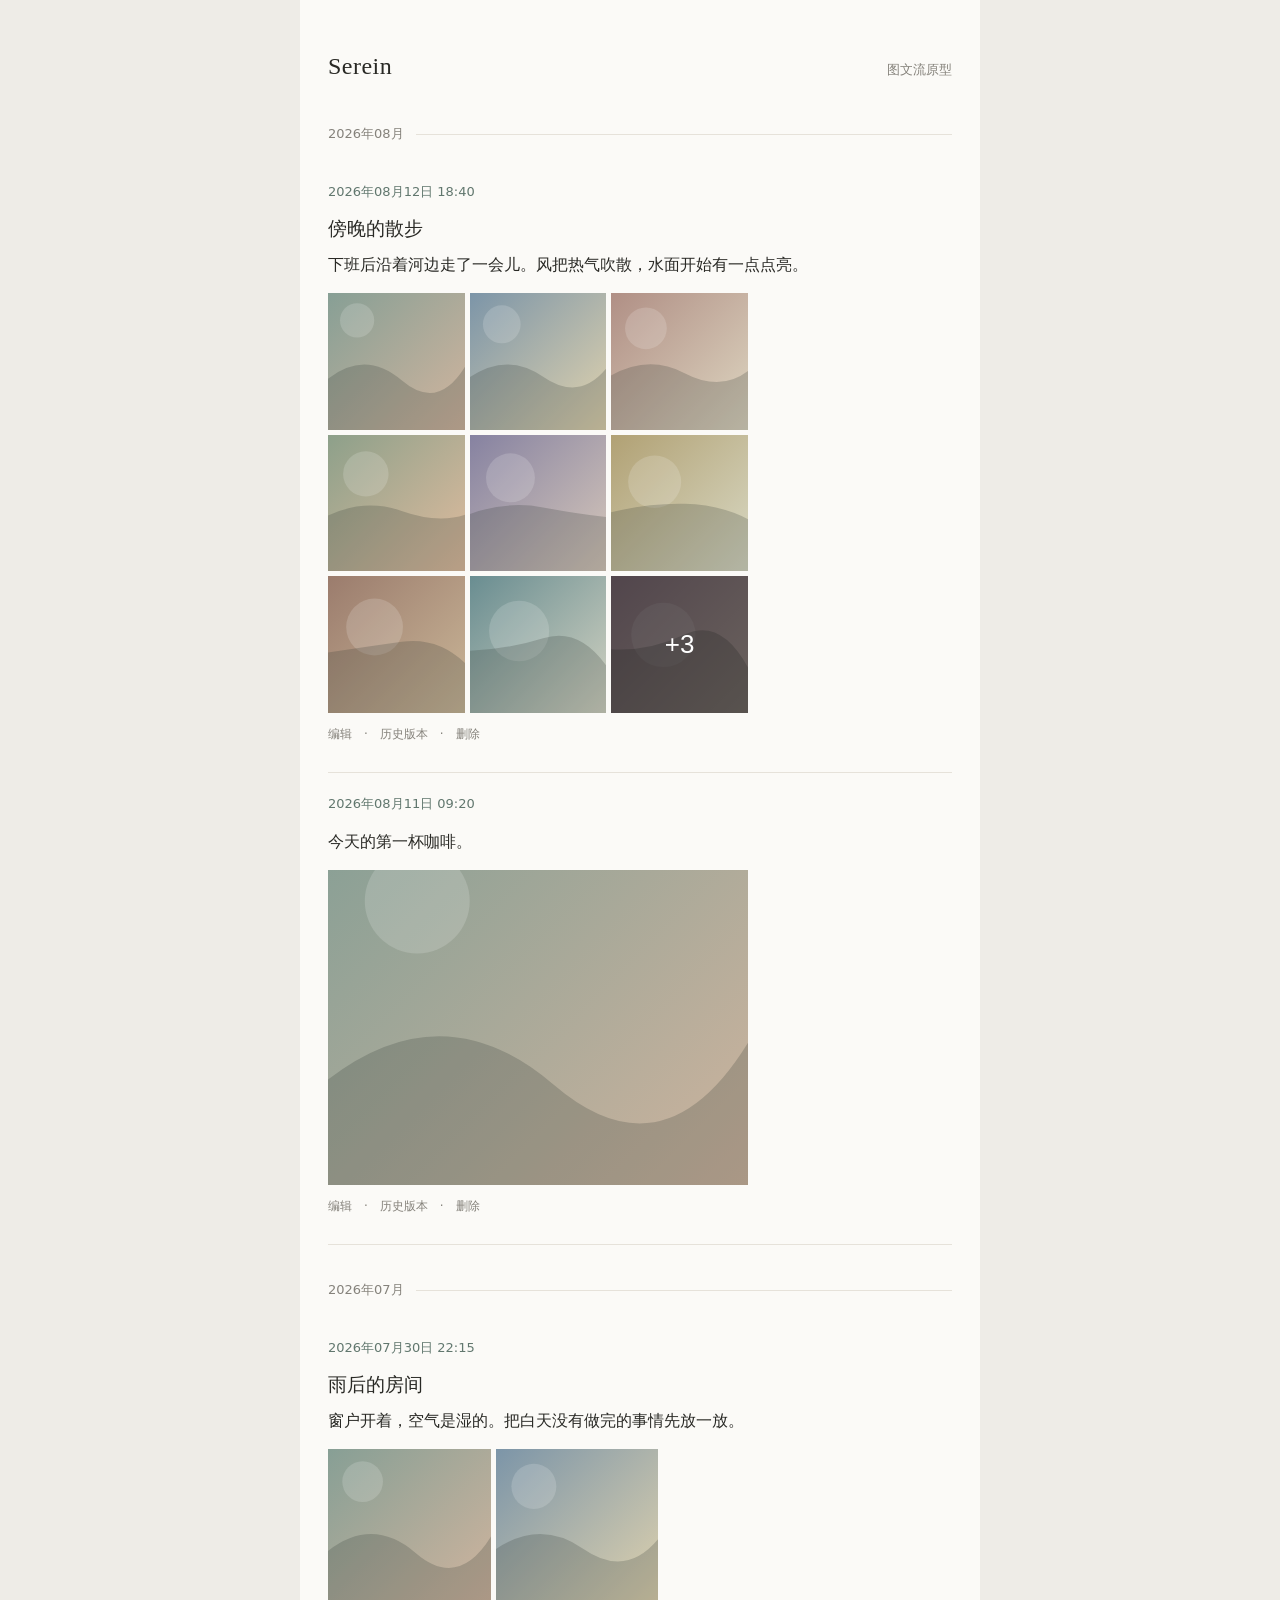
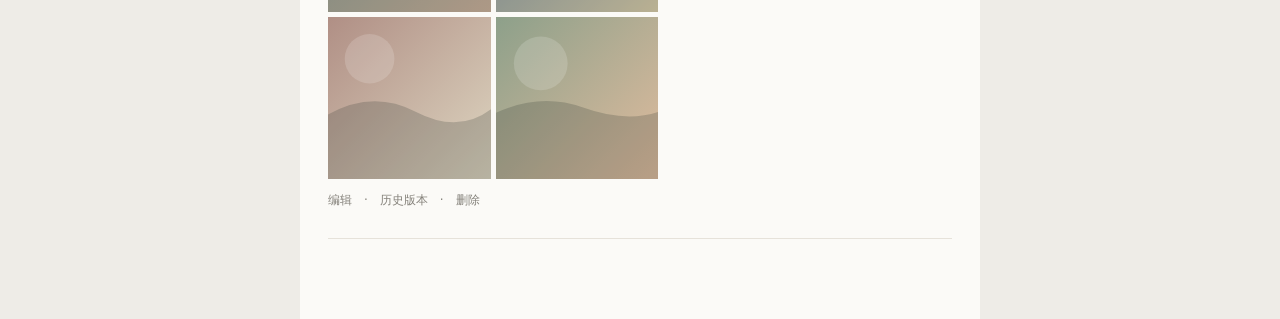
==== frontend/prototypes/moments.html @ 7f089771 "Scaffold: 建立图文日记 v2 改版方案" ====
<!doctype html>
<html lang="zh-CN">
<meta charset="utf-8">
<meta name="viewport" content="width=device-width, initial-scale=1">
<title>Serein · 图文流原型</title>
<style>
  :root { color-scheme: light; --paper:#fbfaf7; --ink:#292925; --muted:#85827b; --line:#e6e2da; --accent:#61776e; --gap:5px; }
  * { box-sizing:border-box; } body { margin:0; color:var(--ink); background:#eeece7; font:16px/1.7 ui-sans-serif,system-ui,"PingFang SC","Microsoft YaHei",sans-serif; }
  main { width:min(100%, 680px); min-height:100vh; margin:auto; padding:52px 28px 80px; background:var(--paper); }
  header { display:flex; justify-content:space-between; align-items:baseline; margin-bottom:42px; } h1 { margin:0; font:500 24px/1.2 ui-serif,Georgia,"Songti SC",serif; letter-spacing:.02em; } header span { color:var(--muted); font-size:13px; }
  .month { display:flex; align-items:center; gap:12px; margin:34px 0 16px; color:var(--muted); font-size:13px; } .month::after { content:""; height:1px; flex:1; background:var(--line); }
  article { padding:20px 0 28px; border-bottom:1px solid var(--line); } time { display:block; margin-bottom:12px; color:var(--accent); font-size:13px; font-variant-numeric:tabular-nums; } h2 { margin:0 0 8px; font:500 19px/1.45 ui-serif,Georgia,"Songti SC",serif; } p { margin:0; white-space:pre-line; } .photos { display:grid; grid-template-columns:repeat(3, 1fr); gap:var(--gap); width:min(100%, 420px); margin-top:15px; } .photos[data-count="1"] { grid-template-columns:minmax(0, 1fr); width:min(100%, 420px); } .photos[data-count="2"], .photos[data-count="3"], .photos[data-count="4"] { grid-template-columns:repeat(2, 1fr); width:min(100%, 330px); }
  .photo { position:relative; aspect-ratio:1; overflow:hidden; border:0; padding:0; background:#d5d1c9; cursor:zoom-in; } .photos[data-count="1"] .photo { aspect-ratio:4/3; } .photo img { width:100%; height:100%; display:block; object-fit:cover; transition:transform .25s ease; } .photo:hover img { transform:scale(1.035); } .more::after { content:attr(data-more); position:absolute; inset:0; display:grid; place-items:center; color:#fff; background:rgb(0 0 0 / .5); font-size:26px; font-weight:400; }
  .actions { margin-top:11px; color:var(--muted); font-size:12px; } dialog { width:min(100vw, 900px); max-width:none; height:100dvh; max-height:none; margin:0 auto; border:0; padding:0; color:white; background:rgb(0 0 0 / .94); } dialog::backdrop { background:rgb(0 0 0 / .64); backdrop-filter:blur(3px); } .viewer { display:grid; grid-template-rows:auto 1fr auto; height:100%; } .viewer-top,.viewer-bottom { display:flex; justify-content:space-between; align-items:center; padding:18px 22px; font-size:13px; color:#d4d4d2; } .viewer button { border:0; padding:8px; color:inherit; background:transparent; cursor:pointer; font:inherit; } .viewer-stage { display:grid; grid-template-columns:54px minmax(0,1fr) 54px; align-items:center; } .viewer-stage img { max-width:100%; max-height:calc(100dvh - 128px); justify-self:center; object-fit:contain; } .viewer-nav { font-size:28px !important; } .viewer-nav:disabled { opacity:.25; cursor:default; }
  @media (max-width:520px) { main { padding:34px 18px 60px; } .photos { width:100%; } .photos[data-count="2"], .photos[data-count="3"], .photos[data-count="4"] { width:min(100%,330px); } }
</style>
<main>
  <header><h1>Serein</h1><span>图文流原型</span></header>
  <section id="feed" aria-label="图文日记"></section>
</main>
<dialog id="viewer" aria-label="图片查看器"><div class="viewer"><div class="viewer-top"><span id="position"></span><button id="close" aria-label="关闭">关闭 ×</button></div><div class="viewer-stage"><button class="viewer-nav" id="previous" aria-label="上一张">‹</button><img id="large" alt=""><button class="viewer-nav" id="next" aria-label="下一张">›</button></div><div class="viewer-bottom"><span id="caption"></span><span>← → 切换 · Esc 关闭</span></div></div></dialog>
<script>
  const colors=[['#879f95','#d2b59e'],['#7c95a8','#e1d3ae'],['#b08f85','#ded6c1'],['#8da08a','#e0bc9e'],['#8682a1','#d7c8ba'],['#b1a174','#d9d9c4'],['#9b7c6d','#cbb798'],['#698d91','#d3d3c2'],['#a48c99','#d8c7be'],['#8d9b70','#d4c095'],['#8c7c71','#d4cfc3'],['#748a9b','#ddc5aa']];
  const image=(i)=>{const [a,b]=colors[i%colors.length]; const svg=`<svg xmlns="http://www.w3.org/2000/svg" viewBox="0 0 800 800"><defs><linearGradient id="g" x2="1" y2="1"><stop stop-color="${a}"/><stop offset="1" stop-color="${b}"/></linearGradient></defs><rect width="800" height="800" fill="url(#g)"/><circle cx="${170+i*17%500}" cy="${160+i*23%460}" r="${100+i*11%140}" fill="white" fill-opacity=".16"/><path d="M0 ${500-i*9%180} Q220 ${330+i*14%230} 430 ${510-i*21%200} T800 ${430+i*13%250} V800H0Z" fill="#27322d" fill-opacity=".21"/></svg>`; return `data:image/svg+xml;charset=utf-8,${encodeURIComponent(svg)}`};
  const entries=[{date:'2026年08月12日 18:40',title:'傍晚的散步',text:'下班后沿着河边走了一会儿。风把热气吹散，水面开始有一点点亮。',images:12},{date:'2026年08月11日 09:20',text:'今天的第一杯咖啡。',images:1},{date:'2026年07月30日 22:15',title:'雨后的房间',text:'窗户开着，空气是湿的。把白天没有做完的事情先放一放。',images:4}];
  const feed=document.querySelector('#feed'); let active=[]; let index=0; const dialog=document.querySelector('#viewer'); const large=document.querySelector('#large');
  function month(date){return date.slice(0,8)} function render(){let last=''; for(const entry of entries){const m=month(entry.date); if(m!==last){const h=document.createElement('div');h.className='month';h.textContent=m;feed.append(h);last=m} const article=document.createElement('article');article.innerHTML=`<time>${entry.date}</time>${entry.title?`<h2>${entry.title}</h2>`:''}<p>${entry.text}</p><div class="actions">编辑　·　历史版本　·　删除</div>`;if(entry.images){const grid=document.createElement('div');grid.className='photos';grid.dataset.count=Math.min(entry.images,9);for(let i=0;i<Math.min(entry.images,9);i++){const b=document.createElement('button');b.className='photo'+(i===8&&entry.images>9?' more':'');b.dataset.more=i===8?`+${entry.images-9}`:'';b.innerHTML=`<img src="${image(i)}" alt="第 ${i+1} 张图片">`;b.onclick=()=>open(entry.images,i);grid.append(b)}article.insertBefore(grid,article.querySelector('.actions'))}feed.append(article)}}
  function open(count,start){active=Array.from({length:count},(_,i)=>image(i));index=start;show();dialog.showModal()} function show(){large.src=active[index];large.alt=`第 ${index+1} 张图片`;document.querySelector('#position').textContent=`${index+1} / ${active.length}`;document.querySelector('#caption').textContent=`图片 ${index+1}`;previous.disabled=index===0;next.disabled=index===active.length-1} const previous=document.querySelector('#previous'),next=document.querySelector('#next');previous.onclick=()=>{if(index){index--;show()}};next.onclick=()=>{if(index<active.length-1){index++;show()}};document.querySelector('#close').onclick=()=>dialog.close();dialog.addEventListener('click',e=>{if(e.target===dialog)dialog.close()});document.addEventListener('keydown',e=>{if(!dialog.open)return;if(e.key==='ArrowLeft')previous.click();if(e.key==='ArrowRight')next.click()});render();
</script>
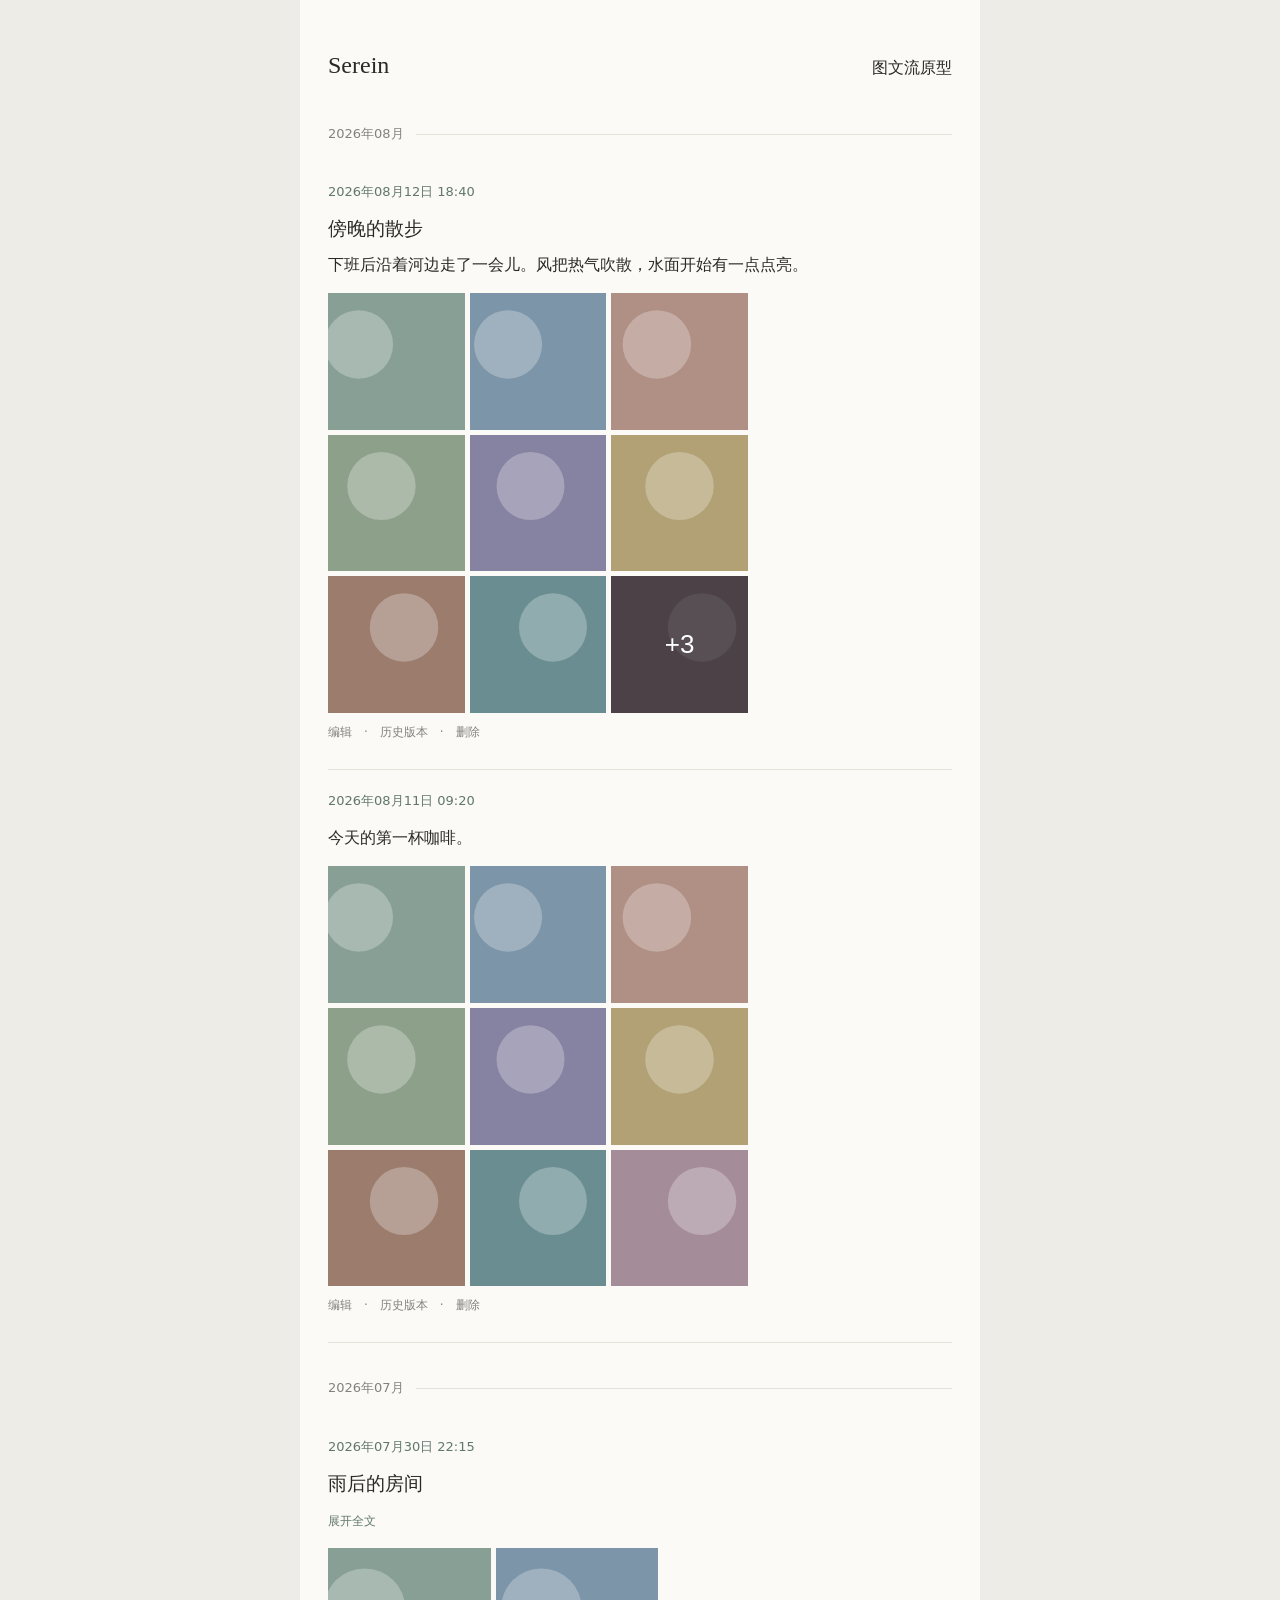
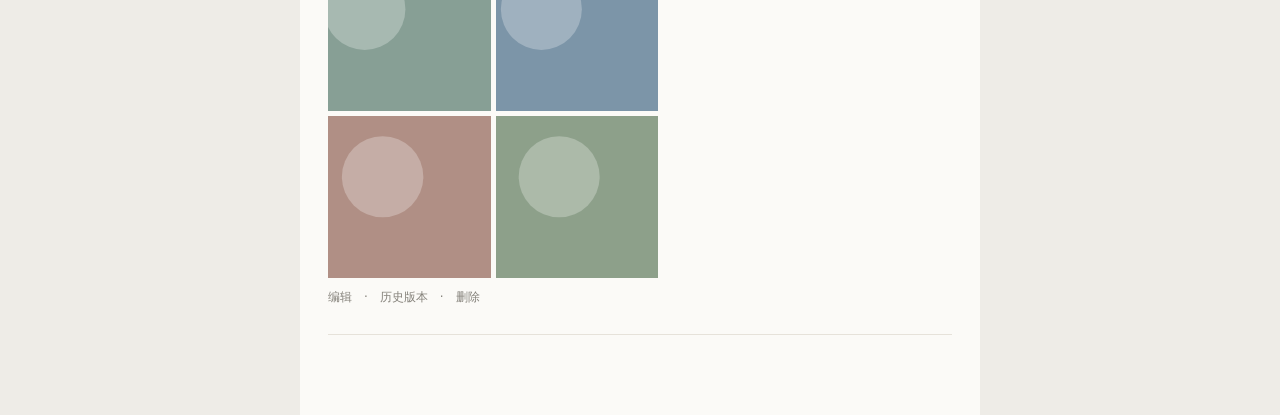
==== commit 97a27130: "Scaffold: 建立图文日记 v2 改版方案" ====
--- a/frontend/prototypes/moments.html
+++ b/frontend/prototypes/moments.html
@@ -1,29 +1,6 @@
-<!doctype html>
-<html lang="zh-CN">
-<meta charset="utf-8">
-<meta name="viewport" content="width=device-width, initial-scale=1">
-<title>Serein · 图文流原型</title>
-<style>
-  :root { color-scheme: light; --paper:#fbfaf7; --ink:#292925; --muted:#85827b; --line:#e6e2da; --accent:#61776e; --gap:5px; }
-  * { box-sizing:border-box; } body { margin:0; color:var(--ink); background:#eeece7; font:16px/1.7 ui-sans-serif,system-ui,"PingFang SC","Microsoft YaHei",sans-serif; }
-  main { width:min(100%, 680px); min-height:100vh; margin:auto; padding:52px 28px 80px; background:var(--paper); }
-  header { display:flex; justify-content:space-between; align-items:baseline; margin-bottom:42px; } h1 { margin:0; font:500 24px/1.2 ui-serif,Georgia,"Songti SC",serif; letter-spacing:.02em; } header span { color:var(--muted); font-size:13px; }
-  .month { display:flex; align-items:center; gap:12px; margin:34px 0 16px; color:var(--muted); font-size:13px; } .month::after { content:""; height:1px; flex:1; background:var(--line); }
-  article { padding:20px 0 28px; border-bottom:1px solid var(--line); } time { display:block; margin-bottom:12px; color:var(--accent); font-size:13px; font-variant-numeric:tabular-nums; } h2 { margin:0 0 8px; font:500 19px/1.45 ui-serif,Georgia,"Songti SC",serif; } p { margin:0; white-space:pre-line; } .photos { display:grid; grid-template-columns:repeat(3, 1fr); gap:var(--gap); width:min(100%, 420px); margin-top:15px; } .photos[data-count="1"] { grid-template-columns:minmax(0, 1fr); width:min(100%, 420px); } .photos[data-count="2"], .photos[data-count="3"], .photos[data-count="4"] { grid-template-columns:repeat(2, 1fr); width:min(100%, 330px); }
-  .photo { position:relative; aspect-ratio:1; overflow:hidden; border:0; padding:0; background:#d5d1c9; cursor:zoom-in; } .photos[data-count="1"] .photo { aspect-ratio:4/3; } .photo img { width:100%; height:100%; display:block; object-fit:cover; transition:transform .25s ease; } .photo:hover img { transform:scale(1.035); } .more::after { content:attr(data-more); position:absolute; inset:0; display:grid; place-items:center; color:#fff; background:rgb(0 0 0 / .5); font-size:26px; font-weight:400; }
-  .actions { margin-top:11px; color:var(--muted); font-size:12px; } dialog { width:min(100vw, 900px); max-width:none; height:100dvh; max-height:none; margin:0 auto; border:0; padding:0; color:white; background:rgb(0 0 0 / .94); } dialog::backdrop { background:rgb(0 0 0 / .64); backdrop-filter:blur(3px); } .viewer { display:grid; grid-template-rows:auto 1fr auto; height:100%; } .viewer-top,.viewer-bottom { display:flex; justify-content:space-between; align-items:center; padding:18px 22px; font-size:13px; color:#d4d4d2; } .viewer button { border:0; padding:8px; color:inherit; background:transparent; cursor:pointer; font:inherit; } .viewer-stage { display:grid; grid-template-columns:54px minmax(0,1fr) 54px; align-items:center; } .viewer-stage img { max-width:100%; max-height:calc(100dvh - 128px); justify-self:center; object-fit:contain; } .viewer-nav { font-size:28px !important; } .viewer-nav:disabled { opacity:.25; cursor:default; }
-  @media (max-width:520px) { main { padding:34px 18px 60px; } .photos { width:100%; } .photos[data-count="2"], .photos[data-count="3"], .photos[data-count="4"] { width:min(100%,330px); } }
-</style>
-<main>
-  <header><h1>Serein</h1><span>图文流原型</span></header>
-  <section id="feed" aria-label="图文日记"></section>
-</main>
-<dialog id="viewer" aria-label="图片查看器"><div class="viewer"><div class="viewer-top"><span id="position"></span><button id="close" aria-label="关闭">关闭 ×</button></div><div class="viewer-stage"><button class="viewer-nav" id="previous" aria-label="上一张">‹</button><img id="large" alt=""><button class="viewer-nav" id="next" aria-label="下一张">›</button></div><div class="viewer-bottom"><span id="caption"></span><span>← → 切换 · Esc 关闭</span></div></div></dialog>
+<!doctype html><html lang="zh-CN"><meta charset="utf-8"><meta name="viewport" content="width=device-width,initial-scale=1"><title>Serein · 图文流原型</title>
+<style>:root{--paper:#fbfaf7;--ink:#292925;--muted:#85827b;--line:#e6e2da;--accent:#61776e;--gap:5px}*{box-sizing:border-box}body{margin:0;color:var(--ink);background:#eeece7;font:16px/1.7 system-ui,"PingFang SC",sans-serif}main{width:min(100%,680px);min-height:100vh;margin:auto;padding:52px 28px 80px;background:var(--paper)}header{display:flex;justify-content:space-between;align-items:baseline;margin-bottom:42px}h1{margin:0;font:500 24px Georgia,"Songti SC",serif}.month{display:flex;gap:12px;align-items:center;margin:34px 0 16px;color:var(--muted);font-size:13px}.month:after{content:"";height:1px;flex:1;background:var(--line)}article{padding:20px 0 28px;border-bottom:1px solid var(--line)}time{display:block;margin-bottom:12px;color:var(--accent);font-size:13px}h2{margin:0 0 8px;font:500 19px/1.45 Georgia,"Songti SC",serif}p{margin:0;white-space:pre-line}.photos{display:grid;grid-template-columns:repeat(3,1fr);gap:var(--gap);width:min(100%,420px);margin-top:15px}.photos[data-count="1"]{grid-template-columns:1fr}.photos[data-count="2"],.photos[data-count="3"],.photos[data-count="4"]{grid-template-columns:repeat(2,1fr);width:min(100%,330px)}.photo{position:relative;aspect-ratio:1;overflow:hidden;border:0;padding:0;background:#d5d1c9;cursor:zoom-in}.photos[data-count="1"] .photo{aspect-ratio:4/3}.photo img{width:100%;height:100%;object-fit:cover}.more:after{content:attr(data-more);position:absolute;inset:0;display:grid;place-items:center;color:#fff;background:#0008;font-size:26px}.expand,.actions{border:0;padding:0;color:var(--muted);background:transparent;font:12px system-ui;cursor:pointer}.expand{margin-top:8px;color:var(--accent)}.actions{margin-top:11px}dialog{width:min(100vw,900px);max-width:none;height:100dvh;max-height:none;margin:0 auto;border:0;padding:0;color:#fff;background:#000f}dialog::backdrop{background:#000a}.viewer{display:grid;grid-template-rows:auto 1fr auto;height:100%}.viewer-top,.viewer-bottom{display:flex;justify-content:space-between;padding:18px 22px;color:#d4d4d2;font-size:13px}.viewer button{border:0;padding:8px;color:inherit;background:transparent;cursor:pointer}.viewer-stage{display:grid;grid-template-columns:54px 1fr 54px;align-items:center}.viewer-stage img{max-width:100%;max-height:calc(100dvh - 128px);justify-self:center;object-fit:contain}.viewer-nav{font-size:28px}@media(max-width:520px){main{padding:34px 18px 60px}.photos{width:100%}}</style>
+<main><header><h1>Serein</h1><span>图文流原型</span></header><section id="feed"></section></main><dialog id="viewer"><div class="viewer"><div class="viewer-top"><span id="position"></span><button id="close">关闭 ×</button></div><div class="viewer-stage"><button class="viewer-nav" id="previous">‹</button><img id="large" alt=""><button class="viewer-nav" id="next">›</button></div><div class="viewer-bottom"><span id="caption"></span><span>← → 切换 · Esc 关闭</span></div></div></dialog>
 <script>
-  const colors=[['#879f95','#d2b59e'],['#7c95a8','#e1d3ae'],['#b08f85','#ded6c1'],['#8da08a','#e0bc9e'],['#8682a1','#d7c8ba'],['#b1a174','#d9d9c4'],['#9b7c6d','#cbb798'],['#698d91','#d3d3c2'],['#a48c99','#d8c7be'],['#8d9b70','#d4c095'],['#8c7c71','#d4cfc3'],['#748a9b','#ddc5aa']];
-  const image=(i)=>{const [a,b]=colors[i%colors.length]; const svg=`<svg xmlns="http://www.w3.org/2000/svg" viewBox="0 0 800 800"><defs><linearGradient id="g" x2="1" y2="1"><stop stop-color="${a}"/><stop offset="1" stop-color="${b}"/></linearGradient></defs><rect width="800" height="800" fill="url(#g)"/><circle cx="${170+i*17%500}" cy="${160+i*23%460}" r="${100+i*11%140}" fill="white" fill-opacity=".16"/><path d="M0 ${500-i*9%180} Q220 ${330+i*14%230} 430 ${510-i*21%200} T800 ${430+i*13%250} V800H0Z" fill="#27322d" fill-opacity=".21"/></svg>`; return `data:image/svg+xml;charset=utf-8,${encodeURIComponent(svg)}`};
-  const entries=[{date:'2026年08月12日 18:40',title:'傍晚的散步',text:'下班后沿着河边走了一会儿。风把热气吹散，水面开始有一点点亮。',images:12},{date:'2026年08月11日 09:20',text:'今天的第一杯咖啡。',images:1},{date:'2026年07月30日 22:15',title:'雨后的房间',text:'窗户开着，空气是湿的。把白天没有做完的事情先放一放。',images:4}];
-  const feed=document.querySelector('#feed'); let active=[]; let index=0; const dialog=document.querySelector('#viewer'); const large=document.querySelector('#large');
-  function month(date){return date.slice(0,8)} function render(){let last=''; for(const entry of entries){const m=month(entry.date); if(m!==last){const h=document.createElement('div');h.className='month';h.textContent=m;feed.append(h);last=m} const article=document.createElement('article');article.innerHTML=`<time>${entry.date}</time>${entry.title?`<h2>${entry.title}</h2>`:''}<p>${entry.text}</p><div class="actions">编辑　·　历史版本　·　删除</div>`;if(entry.images){const grid=document.createElement('div');grid.className='photos';grid.dataset.count=Math.min(entry.images,9);for(let i=0;i<Math.min(entry.images,9);i++){const b=document.createElement('button');b.className='photo'+(i===8&&entry.images>9?' more':'');b.dataset.more=i===8?`+${entry.images-9}`:'';b.innerHTML=`<img src="${image(i)}" alt="第 ${i+1} 张图片">`;b.onclick=()=>open(entry.images,i);grid.append(b)}article.insertBefore(grid,article.querySelector('.actions'))}feed.append(article)}}
-  function open(count,start){active=Array.from({length:count},(_,i)=>image(i));index=start;show();dialog.showModal()} function show(){large.src=active[index];large.alt=`第 ${index+1} 张图片`;document.querySelector('#position').textContent=`${index+1} / ${active.length}`;document.querySelector('#caption').textContent=`图片 ${index+1}`;previous.disabled=index===0;next.disabled=index===active.length-1} const previous=document.querySelector('#previous'),next=document.querySelector('#next');previous.onclick=()=>{if(index){index--;show()}};next.onclick=()=>{if(index<active.length-1){index++;show()}};document.querySelector('#close').onclick=()=>dialog.close();dialog.addEventListener('click',e=>{if(e.target===dialog)dialog.close()});document.addEventListener('keydown',e=>{if(!dialog.open)return;if(e.key==='ArrowLeft')previous.click();if(e.key==='ArrowRight')next.click()});render();
+const entries=[['2026年08月12日 18:40','傍晚的散步','下班后沿着河边走了一会儿。风把热气吹散，水面开始有一点点亮。',12],['2026年08月11日 09:20','','今天的第一杯咖啡。',9],['2026年07月30日 22:15','雨后的房间','窗户开着，空气是湿的。把白天没有做完的事情先放一放。\n\n这是一段用于确认长文字折叠行为的样本文本。它应该保持阅读上的安静，不抢走图片的注意力；需要时再展开全部内容。',4]];const colors=['879f95','7c95a8','b08f85','8da08a','8682a1','b1a174','9b7c6d','698d91','a48c99','8d9b70','8c7c71','748a9b'];const image=i=>`data:image/svg+xml,${encodeURIComponent(`<svg xmlns="http://www.w3.org/2000/svg" viewBox="0 0 400 400"><rect width="400" height="400" fill="#${colors[i%12]}"/><circle cx="${90+i*22%250}" cy="150" r="100" fill="#fff4"/></svg>`)}`;const feed=document.querySelector('#feed'),viewer=document.querySelector('#viewer'),large=document.querySelector('#large');let active=[],index=0,last='';function show(){large.src=active[index];position.textContent=`${index+1} / ${active.length}`;caption.textContent=`图片 ${index+1}`;previous.disabled=index===0;next.disabled=index===active.length-1}function open(count,start){active=Array.from({length:count},(_,i)=>image(i));index=start;show();viewer.showModal()}for(const[date,title,body,count]of entries){const month=date.slice(0,8);if(month!==last){feed.insertAdjacentHTML('beforeend',`<div class="month">${month}</div>`);last=month}const article=document.createElement('article');article.innerHTML=`<time>${date}</time>${title?`<h2>${title}</h2>`:''}`.slice(0,-1);const text=document.createElement('p');text.textContent=body;article.append(text);if(body.length>70){text.hidden=true;const toggle=document.createElement('button');toggle.className='expand';toggle.textContent='展开全文';toggle.onclick=()=>{text.hidden=!text.hidden;toggle.textContent=text.hidden?'展开全文':'收起'};article.append(toggle)}const grid=document.createElement('div');grid.className='photos';grid.dataset.count=Math.min(count,9);for(let i=0;i<Math.min(count,9);i++){const tile=document.createElement('button');tile.className='photo'+(i===8&&count>9?' more':'');tile.dataset.more=i===8?`+${count-9}`:'';tile.innerHTML=`<img src="${image(i)}" alt="第 ${i+1} 张图片">`;tile.onclick=()=>open(count,i);grid.append(tile)}article.append(grid);article.insertAdjacentHTML('beforeend','<div class="actions">编辑　·　历史版本　·　删除</div>');feed.append(article)}previous.onclick=()=>{if(index){index--;show()}};next.onclick=()=>{if(index<active.length-1){index++;show()}};close.onclick=()=>viewer.close();document.addEventListener('keydown',e=>{if(!viewer.open)return;if(e.key==='ArrowLeft')previous.click();if(e.key==='ArrowRight')next.click()});
 </script>
